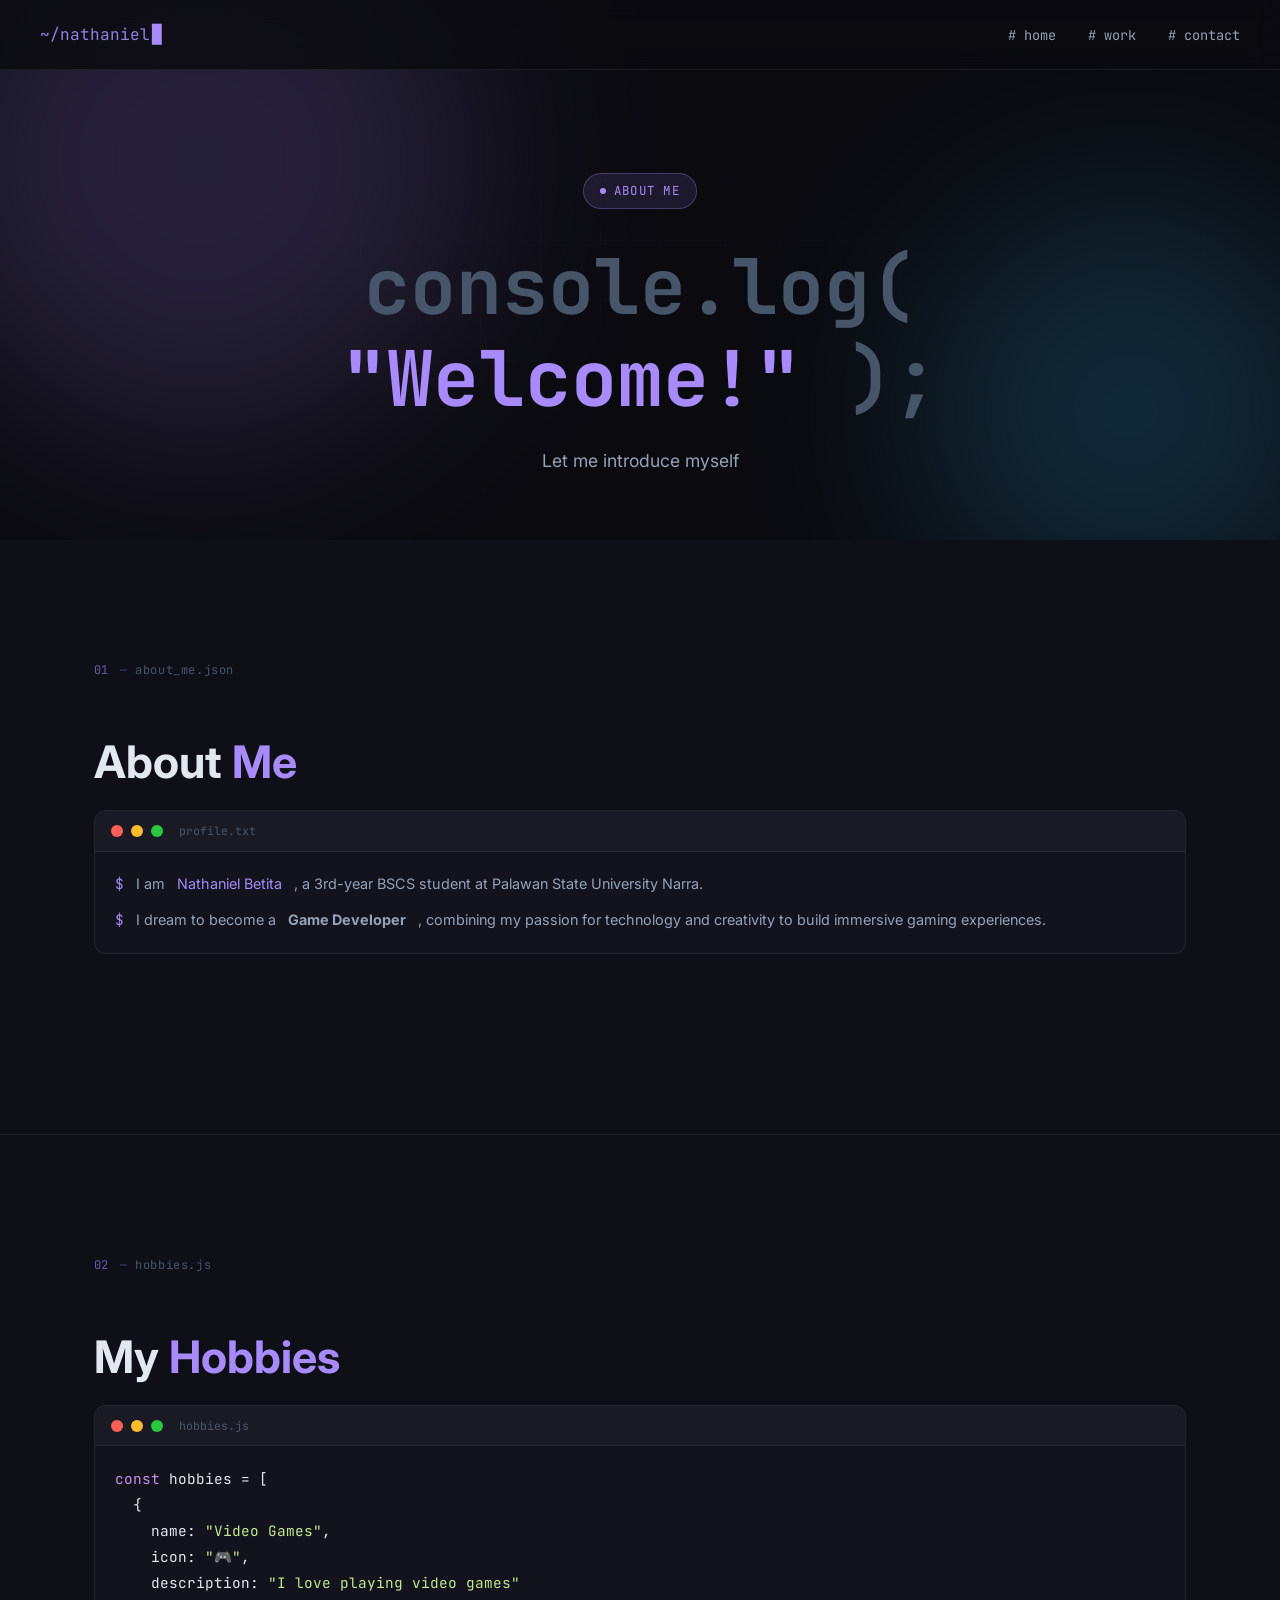
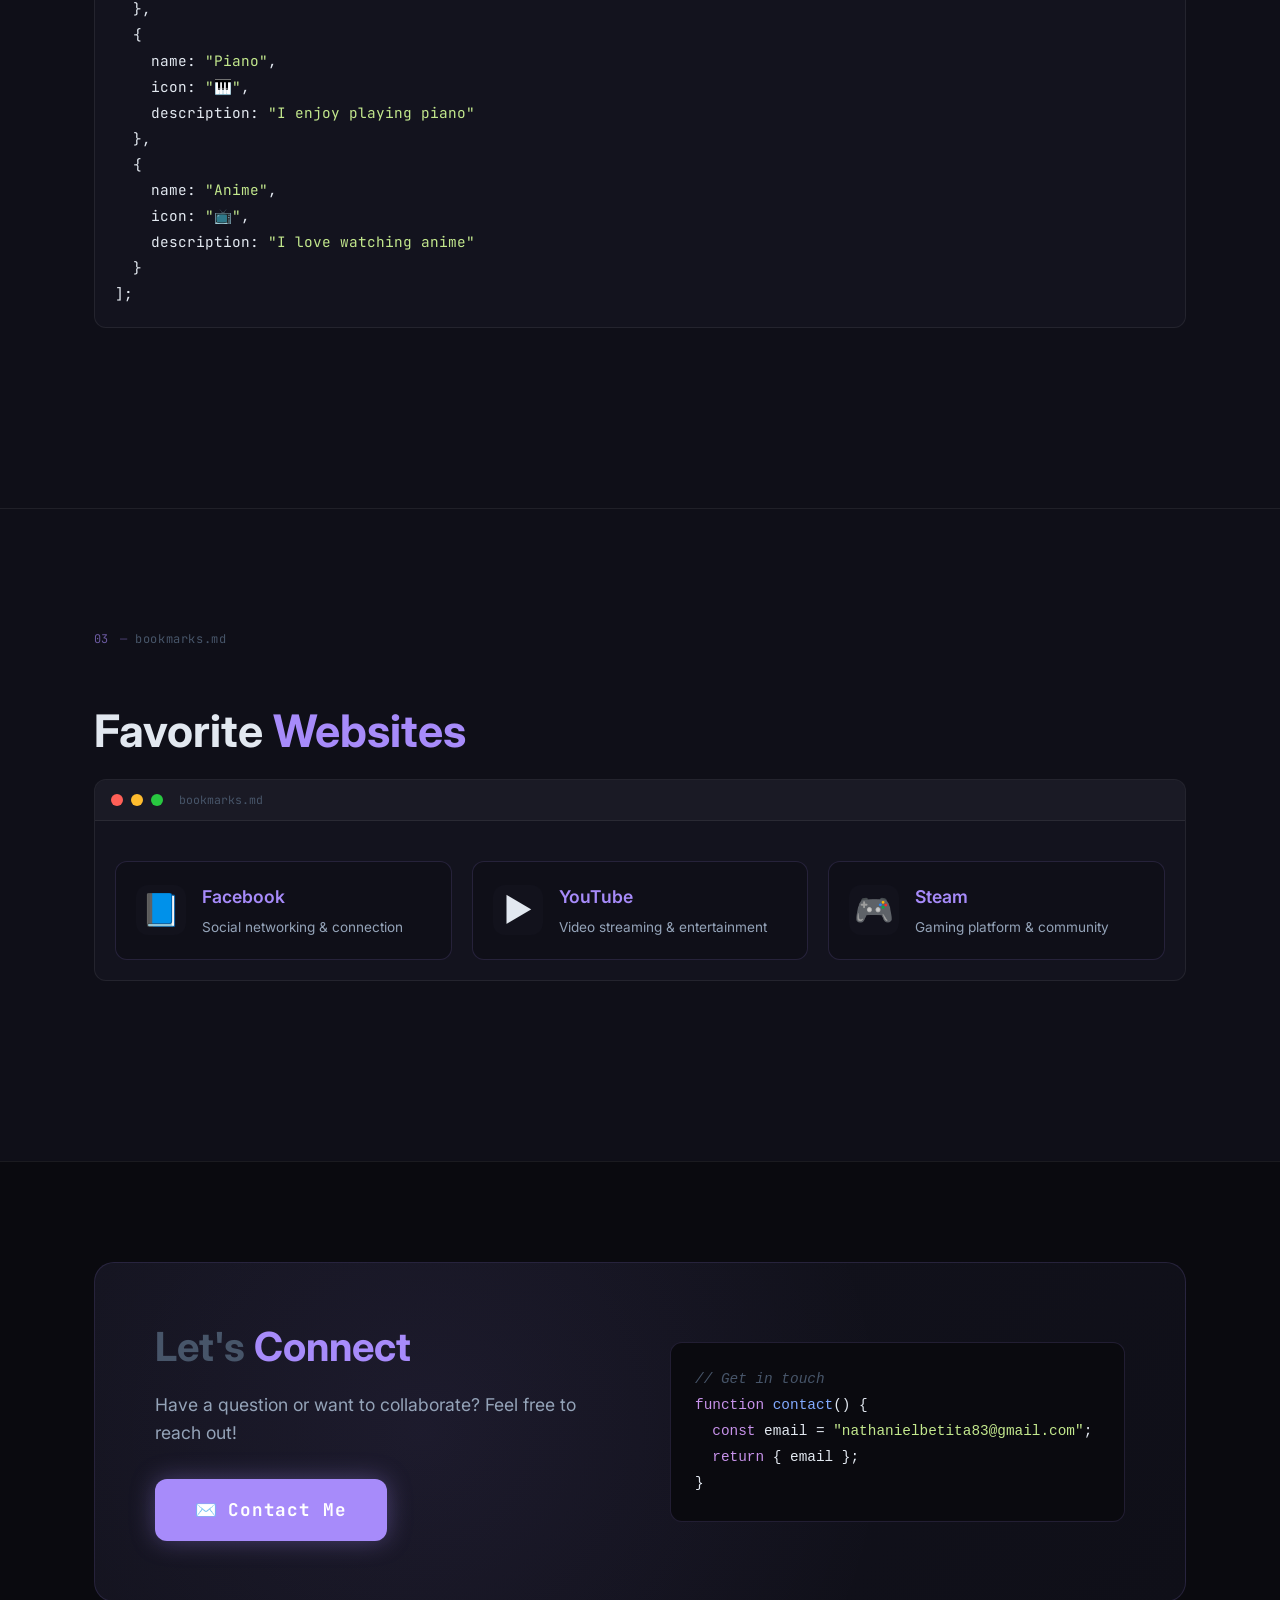
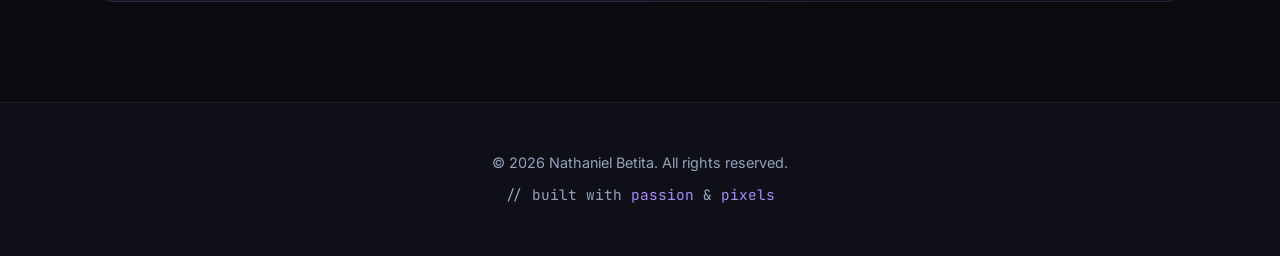
==== about.html @ 4211e56c "Update navigation links to point to the about page and add about.html with structured content and st" ====
<!DOCTYPE html>
<html lang="en">
<head>
  <meta charset="UTF-8" />
  <meta name="viewport" content="width=device-width, initial-scale=1.0" />
  <title>About Me &mdash; Nathaniel</title>
  <link rel="stylesheet" href="styles.css" />
  <link rel="preconnect" href="https://fonts.googleapis.com" />
  <link rel="preconnect" href="https://fonts.gstatic.com" crossorigin />
  <link href="https://fonts.googleapis.com/css2?family=JetBrains+Mono:wght@400;700&family=Inter:wght@300;400;600;700&display=swap" rel="stylesheet" />
</head>
<body>

  <!-- ═══ NAV ═══ -->
  <nav class="navbar" id="navbar">
    <div class="nav-brand">
      <span class="nav-prompt">~/nathaniel</span>
      <span class="nav-cursor blink">█</span>
    </div>
    <ul class="nav-links">
      <li><a href="index.html" class="nav-link"># home</a></li>
      <li><a href="index.html#activity-1" class="nav-link"># work</a></li>
      <li><a href="index.html#contact" class="nav-link"># contact</a></li>
    </ul>
    <button class="hamburger" id="hamburger" aria-label="Toggle menu">
      <span></span><span></span><span></span>
    </button>
  </nav>

  <!-- ═══ HERO / HEADER ═══ -->
  <header class="hero about-hero">
    <div class="hero-bg">
      <div class="grid-lines"></div>
      <div class="orb orb-1"></div>
      <div class="orb orb-2"></div>
    </div>
    <div class="hero-content">
      <div class="hero-tag">
        <span class="tag-dot"></span>
        <span>About Me</span>
      </div>
      <h1 class="hero-title">
        <span class="line-dim">console.log(</span>
        <br />
        <span class="line-accent">"Welcome!"</span>
        <span class="line-dim">);</span>
      </h1>
      <p class="hero-subtitle">
        Let me introduce myself
      </p>
    </div>
  </header>

  <!-- ═══ ABOUT ME ═══ -->
  <section class="section about-section" id="about-me">
    <div class="container">
      <div class="section-label">
        <span class="label-index">01</span>
        <span class="label-text">about_me.json</span>
      </div>

      <div class="about-content-block">
        <h2 class="section-title">
          About <span class="accent">Me</span>
        </h2>
        <div class="terminal-block">
          <div class="terminal-header">
            <span class="t-dot red"></span>
            <span class="t-dot yellow"></span>
            <span class="t-dot green"></span>
            <span class="t-file">profile.txt</span>
          </div>
          <div class="terminal-body">
            <p class="t-line">
              <span class="t-prompt">$</span>
              I am <span class="accent">Nathaniel Betita</span>, a 3rd-year BSCS student at Palawan State University Narra.
            </p>
            <p class="t-line">
              <span class="t-prompt">$</span>
              I dream to become a <strong>Game Developer</strong>, combining my passion for technology and creativity to build immersive gaming experiences.
            </p>
          </div>
        </div>
      </div>
    </div>
  </section>

  <!-- ═══ HOBBIES ═══ -->
  <section class="section about-section" id="hobbies">
    <div class="container">
      <div class="section-label">
        <span class="label-index">02</span>
        <span class="label-text">hobbies.js</span>
      </div>

      <div class="about-content-block">
        <h2 class="section-title">
          My <span class="accent">Hobbies</span>
        </h2>
        <div class="terminal-block">
          <div class="terminal-header">
            <span class="t-dot red"></span>
            <span class="t-dot yellow"></span>
            <span class="t-dot green"></span>
            <span class="t-file">hobbies.js</span>
          </div>
          <div class="terminal-body">
            <pre class="code-block"><span class="code-keyword">const</span> hobbies = [
  {
    name: <span class="code-string">"Video Games"</span>,
    icon: <span class="code-string">"🎮"</span>,
    description: <span class="code-string">"I love playing video games"</span>
  },
  {
    name: <span class="code-string">"Piano"</span>,
    icon: <span class="code-string">"🎹"</span>,
    description: <span class="code-string">"I enjoy playing piano"</span>
  },
  {
    name: <span class="code-string">"Anime"</span>,
    icon: <span class="code-string">"📺"</span>,
    description: <span class="code-string">"I love watching anime"</span>
  }
];</pre>
          </div>
        </div>
      </div>
    </div>
  </section>

  <!-- ═══ FAVORITE WEBSITES ═══ -->
  <section class="section about-section" id="fave-websites">
    <div class="container">
      <div class="section-label">
        <span class="label-index">03</span>
        <span class="label-text">bookmarks.md</span>
      </div>

      <div class="about-content-block">
        <h2 class="section-title">
          Favorite <span class="accent">Websites</span>
        </h2>
        <div class="terminal-block">
          <div class="terminal-header">
            <span class="t-dot red"></span>
            <span class="t-dot yellow"></span>
            <span class="t-dot green"></span>
            <span class="t-file">bookmarks.md</span>
          </div>
          <div class="terminal-body">
            <div class="website-links">
              <a href="https://facebook.com" target="_blank" class="website-card">
                <div class="website-icon">📘</div>
                <div class="website-info">
                  <h3>Facebook</h3>
                  <p>Social networking & connection</p>
                </div>
              </a>
              <a href="https://youtube.com" target="_blank" class="website-card">
                <div class="website-icon">▶️</div>
                <div class="website-info">
                  <h3>YouTube</h3>
                  <p>Video streaming & entertainment</p>
                </div>
              </a>
              <a href="https://store.steampowered.com" target="_blank" class="website-card">
                <div class="website-icon">🎮</div>
                <div class="website-info">
                  <h3>Steam</h3>
                  <p>Gaming platform & community</p>
                </div>
              </a>
            </div>
          </div>
        </div>
      </div>
    </div>
  </section>

  <!-- ═══ CONTACT CTA ═══ -->
  <section class="section cta-section" id="contact-cta">
    <div class="container">
      <div class="cta-block">
        <div class="cta-content">
          <h2 class="cta-title">
            <span class="line-dim">Let's</span> <span class="accent">Connect</span>
          </h2>
          <p class="cta-text">
            Have a question or want to collaborate? Feel free to reach out!
          </p>
          <a href="mailto:nathanielbetita83@gmail.com" class="btn btn-primary btn-lg">
            <span>✉️</span> Contact Me
          </a>
        </div>
        <div class="cta-decoration">
          <div class="code-snippet">
            <pre><span class="code-comment">// Get in touch</span>
<span class="code-keyword">function</span> <span class="code-function">contact</span>() {
  <span class="code-keyword">const</span> email = <span class="code-string">"nathanielbetita83@gmail.com"</span>;
  <span class="code-keyword">return</span> { email };
}</pre>
          </div>
        </div>
      </div>
    </div>
  </section>

  <!-- ═══ FOOTER ═══ -->
  <footer class="footer">
    <div class="container">
      <div class="footer-content">
        <p>&copy; 2026 Nathaniel Betita. All rights reserved.</p>
        <p class="footer-code">
          <span class="code-dim">// built with</span> 
          <span class="accent">passion</span> 
          <span class="code-dim">&amp;</span> 
          <span class="accent">pixels</span>
        </p>
      </div>
    </div>
  </footer>

  <script src="script.js"></script>
</body>
</html>
---- styles.css ----
/* ═══════════════════════════════════════════════════════
   NATHANIEL PHOTOSHOP PORTFOLIO — styles.css
   Design: dark developer aesthetic + creative artistry
   ═══════════════════════════════════════════════════════ */

/* ── 1. CSS Custom Properties ── */
:root {
  --bg:         #0a0a0f;
  --bg-2:       #0f0f18;
  --bg-card:    #13131e;
  --bg-glass:   rgba(19, 19, 30, 0.75);

  --accent:     #a78bfa;       /* violet */
  --accent-2:   #38bdf8;       /* sky blue */
  --accent-3:   #f472b6;       /* pink */
  --accent-glow:rgba(167,139,250,0.25);

  --text:       #e2e8f0;
  --text-muted: #94a3b8;
  --text-dim:   #475569;

  --border:     rgba(167,139,250,0.15);
  --border-2:   rgba(255,255,255,0.07);

  --radius:     12px;
  --radius-lg:  20px;

  --font-mono:  'JetBrains Mono', 'Fira Code', monospace;
  --font-sans:  'Inter', system-ui, sans-serif;

  --nav-h:      70px;
  --section-gap:120px;
}

/* ── 2. Reset & Base ── */
*, *::before, *::after { box-sizing: border-box; margin: 0; padding: 0; }

html { scroll-behavior: smooth; }

body {
  font-family: var(--font-sans);
  background: var(--bg);
  color: var(--text);
  line-height: 1.7;
  overflow-x: hidden;
}

a { color: inherit; text-decoration: none; }
ul { list-style: none; }
img { display: block; max-width: 100%; }
button { cursor: pointer; font-family: inherit; }

::selection { background: var(--accent); color: #fff; }

/* ── 3. Scrollbar ── */
::-webkit-scrollbar { width: 6px; }
::-webkit-scrollbar-track { background: var(--bg); }
::-webkit-scrollbar-thumb { background: var(--accent); border-radius: 99px; }

/* ── 4. Utility ── */
.container {
  max-width: 1140px;
  margin: 0 auto;
  padding: 0 24px;
}

.accent { color: var(--accent); }

/* ── 5. Nav ── */
.navbar {
  position: fixed;
  top: 0; left: 0; right: 0;
  z-index: 100;
  height: var(--nav-h);
  display: flex;
  align-items: center;
  justify-content: space-between;
  padding: 0 40px;
  background: rgba(10,10,15,0.8);
  backdrop-filter: blur(12px);
  -webkit-backdrop-filter: blur(12px);
  border-bottom: 1px solid var(--border-2);
  transition: box-shadow 0.3s;
}
.navbar.scrolled { box-shadow: 0 4px 40px rgba(0,0,0,0.5); }

.nav-brand {
  font-family: var(--font-mono);
  font-size: 1rem;
  color: var(--accent);
  display: flex;
  align-items: center;
  gap: 2px;
}
.nav-prompt { opacity: 0.9; }

.nav-links {
  display: flex;
  gap: 32px;
}
.nav-link {
  font-family: var(--font-mono);
  font-size: 0.85rem;
  color: var(--text-muted);
  transition: color 0.2s;
  position: relative;
}
.nav-link::after {
  content: '';
  position: absolute;
  bottom: -4px; left: 0;
  width: 0; height: 1px;
  background: var(--accent);
  transition: width 0.3s;
}
.nav-link:hover { color: var(--accent); }
.nav-link:hover::after { width: 100%; }

.hamburger {
  display: none;
  flex-direction: column;
  gap: 5px;
  background: none;
  border: none;
  padding: 4px;
}
.hamburger span {
  display: block;
  width: 24px; height: 2px;
  background: var(--text-muted);
  border-radius: 2px;
  transition: transform 0.3s, opacity 0.3s;
}

/* ── 6. Blink cursor ── */
.blink { animation: blink 1.1s step-end infinite; }
@keyframes blink { 50% { opacity: 0; } }

/* ── 7. Buttons ── */
.btn {
  display: inline-flex;
  align-items: center;
  gap: 8px;
  padding: 12px 28px;
  border-radius: var(--radius);
  font-family: var(--font-mono);
  font-size: 0.85rem;
  font-weight: 700;
  letter-spacing: 0.05em;
  transition: all 0.25s;
  cursor: pointer;
  border: none;
}
.btn-primary {
  background: var(--accent);
  color: #fff;
  box-shadow: 0 0 24px rgba(167,139,250,0.35);
}
.btn-primary:hover {
  background: #c4b5fd;
  box-shadow: 0 0 36px rgba(167,139,250,0.55);
  transform: translateY(-2px);
}
.btn-ghost {
  background: transparent;
  color: var(--text-muted);
  border: 1px solid var(--border);
}
.btn-ghost:hover {
  color: var(--accent);
  border-color: var(--accent);
  background: var(--accent-glow);
  transform: translateY(-2px);
}

/* ── 8. Hero ── */
.hero {
  position: relative;
  min-height: 100vh;
  display: flex;
  align-items: center;
  justify-content: center;
  overflow: hidden;
  padding-top: var(--nav-h);
}

.hero-bg {
  position: absolute;
  inset: 0;
  pointer-events: none;
}

.grid-lines {
  position: absolute;
  inset: 0;
  background-image:
    linear-gradient(rgba(167,139,250,0.04) 1px, transparent 1px),
    linear-gradient(90deg, rgba(167,139,250,0.04) 1px, transparent 1px);
  background-size: 60px 60px;
  mask-image: radial-gradient(ellipse at center, rgba(0,0,0,0.6) 0%, transparent 70%);
}

.orb {
  position: absolute;
  border-radius: 50%;
  filter: blur(100px);
  opacity: 0.18;
}
.orb-1 {
  width: 560px; height: 560px;
  background: var(--accent);
  top: -120px; left: -80px;
  animation: drift 12s ease-in-out infinite alternate;
}
.orb-2 {
  width: 420px; height: 420px;
  background: var(--accent-2);
  bottom: -80px; right: -60px;
  animation: drift 16s ease-in-out infinite alternate-reverse;
}
@keyframes drift {
  from { transform: translate(0, 0) scale(1); }
  to   { transform: translate(40px, 20px) scale(1.05); }
}

.hero-content {
  position: relative;
  z-index: 1;
  text-align: center;
  padding: 20px;
}

.hero-tag {
  display: inline-flex;
  align-items: center;
  gap: 8px;
  font-family: var(--font-mono);
  font-size: 0.78rem;
  color: var(--accent);
  background: rgba(167,139,250,0.12);
  border: 1px solid rgba(167,139,250,0.3);
  border-radius: 99px;
  padding: 6px 16px;
  margin-bottom: 32px;
  text-transform: uppercase;
  letter-spacing: 0.1em;
}
.tag-dot {
  width: 6px; height: 6px;
  border-radius: 50%;
  background: var(--accent);
  animation: pulse 1.8s ease-in-out infinite;
}
@keyframes pulse {
  0%, 100% { opacity: 1; transform: scale(1); }
  50% { opacity: 0.5; transform: scale(1.4); }
}

.hero-title {
  font-family: var(--font-mono);
  font-size: clamp(2.2rem, 6vw, 5rem);
  font-weight: 700;
  line-height: 1.2;
  margin-bottom: 20px;
}
.line-dim  { color: var(--text-dim); }
.line-accent { color: var(--accent); }

.hero-subtitle {
  font-size: 1.1rem;
  color: var(--text-muted);
  margin-bottom: 40px;
  line-height: 1.8;
}
.subtitle-code {
  font-family: var(--font-mono);
  font-size: 0.85rem;
  color: var(--text-dim);
}

.hero-actions {
  display: flex;
  gap: 16px;
  justify-content: center;
  flex-wrap: wrap;
}

.hero-scroll-hint {
  position: absolute;
  bottom: 36px; left: 50%;
  transform: translateX(-50%);
  display: flex;
  flex-direction: column;
  align-items: center;
  gap: 8px;
  font-family: var(--font-mono);
  font-size: 0.7rem;
  color: var(--text-dim);
  letter-spacing: 0.1em;
  text-transform: uppercase;
  z-index: 1;
}
.scroll-line {
  width: 1px; height: 40px;
  background: linear-gradient(to bottom, var(--text-dim), transparent);
  animation: grow 2s ease-in-out infinite;
}
@keyframes grow {
  0% { transform: scaleY(0); transform-origin: top; }
  50% { transform: scaleY(1); transform-origin: top; }
  51% { transform: scaleY(1); transform-origin: bottom; }
  100% { transform: scaleY(0); transform-origin: bottom; }
}

/* ── 9. Section Shared ── */
.section {
  padding: var(--section-gap) 0;
  position: relative;
}
.section + .section { border-top: 1px solid var(--border-2); }

.section-label {
  display: flex;
  align-items: center;
  gap: 12px;
  margin-bottom: 56px;
}
.label-index {
  font-family: var(--font-mono);
  font-size: 0.75rem;
  color: var(--accent);
  opacity: 0.6;
}
.label-text {
  font-family: var(--font-mono);
  font-size: 0.75rem;
  color: var(--text-dim);
  letter-spacing: 0.05em;
}
.label-text::before { content: '— '; color: var(--accent); opacity: 0.4; }

.section-title {
  font-size: clamp(1.8rem, 4vw, 2.8rem);
  font-weight: 700;
  line-height: 1.2;
  margin-bottom: 20px;
}

/* ── 10. About Section ── */
.about-section { background: var(--bg-2); }

.about-grid {
  display: grid;
  grid-template-columns: 280px 1fr;
  gap: 64px;
  align-items: start;
}

.about-photo-frame {
  position: relative;
}
.about-photo-placeholder {
  aspect-ratio: 3/4;
  background: var(--bg-card);
  border: 2px dashed var(--border);
  border-radius: var(--radius-lg);
  display: flex;
  flex-direction: column;
  align-items: center;
  justify-content: center;
  gap: 12px;
  color: var(--text-dim);
  font-family: var(--font-mono);
  font-size: 0.75rem;
  transition: border-color 0.3s, color 0.3s;
}
.about-photo-placeholder:hover {
  border-color: var(--accent);
  color: var(--accent);
}
.placeholder-icon {
  width: 48px; height: 48px;
  color: inherit;
}
.photo-frame-deco {
  position: absolute;
  top: 12px; left: 12px; right: -12px; bottom: -12px;
  border: 1px solid var(--accent);
  border-radius: var(--radius-lg);
  opacity: 0.2;
  pointer-events: none;
  z-index: -1;
}

/* Terminal block */
.terminal-block {
  background: var(--bg-card);
  border: 1px solid var(--border-2);
  border-radius: var(--radius);
  overflow: hidden;
  margin-bottom: 28px;
}
.terminal-header {
  display: flex;
  align-items: center;
  gap: 8px;
  padding: 10px 16px;
  background: rgba(255,255,255,0.03);
  border-bottom: 1px solid var(--border-2);
}
.t-dot {
  width: 12px; height: 12px;
  border-radius: 50%;
}
.t-dot.red    { background: #ff5f57; }
.t-dot.yellow { background: #febc2e; }
.t-dot.green  { background: #28c840; }
.t-file {
  font-family: var(--font-mono);
  font-size: 0.72rem;
  color: var(--text-dim);
  margin-left: 8px;
}
.terminal-body { padding: 20px; }
.t-line {
  font-size: 0.9rem;
  color: var(--text-muted);
  margin-bottom: 12px;
  display: flex;
  gap: 12px;
}
.t-line:last-child { margin-bottom: 0; }
.t-prompt {
  color: var(--accent);
  font-family: var(--font-mono);
  flex-shrink: 0;
}

.about-skills {
  display: flex;
  flex-wrap: wrap;
  gap: 10px;
}
.skill-tag {
  font-family: var(--font-mono);
  font-size: 0.75rem;
  color: var(--accent);
  background: rgba(167,139,250,0.1);
  border: 1px solid rgba(167,139,250,0.25);
  border-radius: 6px;
  padding: 5px 12px;
  transition: background 0.2s, border-color 0.2s;
}
.skill-tag:hover {
  background: rgba(167,139,250,0.2);
  border-color: var(--accent);
}

/* ── 11. Activity Sections ── */
.activity-section { background: var(--bg); }
.activity-section.alt-layout { background: var(--bg-2); }

.activity-grid {
  display: grid;
  grid-template-columns: 1fr 1fr;
  gap: 64px;
  align-items: center;
}
.activity-grid.reversed { direction: rtl; }
.activity-grid.reversed > * { direction: ltr; }

.activity-desc {
  color: var(--text-muted);
  font-size: 1rem;
  margin-bottom: 24px;
  line-height: 1.8;
}

.activity-meta {
  font-family: var(--font-mono);
  font-size: 0.8rem;
  color: var(--text-dim);
  display: flex;
  flex-direction: column;
  gap: 6px;
}
.meta-key {
  color: var(--accent);
  margin-right: 4px;
}

/* ── 12. Image Upload Card ── */
.image-upload-card {
  background: var(--bg-card);
  border: 2px dashed var(--border);
  border-radius: var(--radius-lg);
  overflow: hidden;
  aspect-ratio: 4/3;
  position: relative;
  transition: border-color 0.3s, box-shadow 0.3s;
  cursor: pointer;
}
.image-upload-card:hover,
.image-upload-card.drag-over {
  border-color: var(--accent);
  box-shadow: 0 0 40px var(--accent-glow);
}
.image-upload-card.has-image { border-style: solid; border-color: var(--border); }

.upload-inner {
  position: absolute;
  inset: 0;
  display: flex;
  flex-direction: column;
  align-items: center;
  justify-content: center;
  gap: 10px;
  padding: 24px;
  text-align: center;
}

.upload-icon-wrap {
  width: 56px; height: 56px;
  color: var(--text-dim);
  margin-bottom: 4px;
  transition: color 0.3s, transform 0.3s;
}
.image-upload-card:hover .upload-icon-wrap {
  color: var(--accent);
  transform: translateY(-4px);
}

.upload-label {
  font-family: var(--font-mono);
  font-size: 0.85rem;
  color: var(--text-muted);
}
.upload-hint {
  font-family: var(--font-mono);
  font-size: 0.72rem;
  color: var(--text-dim);
}

.upload-btn {
  display: inline-block;
  margin-top: 8px;
  padding: 8px 20px;
  background: rgba(167,139,250,0.12);
  border: 1px solid rgba(167,139,250,0.3);
  border-radius: 8px;
  font-family: var(--font-mono);
  font-size: 0.78rem;
  color: var(--accent);
  cursor: pointer;
  transition: background 0.2s, border-color 0.2s;
}
.upload-btn:hover {
  background: rgba(167,139,250,0.22);
  border-color: var(--accent);
}
.file-input { display: none; }

/* Preview state */
.upload-preview {
  position: absolute;
  inset: 0;
}
.preview-img {
  width: 100%; height: 100%;
  object-fit: cover;
  display: block;
}
.remove-img {
  position: absolute;
  top: 10px; right: 10px;
  width: 30px; height: 30px;
  border-radius: 50%;
  background: rgba(0,0,0,0.6);
  border: none;
  color: #fff;
  font-size: 0.85rem;
  display: flex;
  align-items: center;
  justify-content: center;
  opacity: 0;
  transition: opacity 0.2s;
}
.upload-preview:hover .remove-img { opacity: 1; }

/* ── 13a. Multi-upload Grid ── */
.multi-upload-grid {
  display: grid;
  gap: 16px;
}
.multi-upload-grid.two-col {
  grid-template-columns: 1fr 1fr;
}
.multi-upload-grid.three-col {
  grid-template-columns: 1fr 1fr 1fr;
}

.upload-slot {
  display: flex;
  flex-direction: column;
  gap: 8px;
}
.upload-slot-label {
  font-family: var(--font-mono);
  font-size: 0.72rem;
  color: var(--accent);
  text-align: center;
  letter-spacing: 0.06em;
  text-transform: uppercase;
  background: rgba(167,139,250,0.1);
  border: 1px solid rgba(167,139,250,0.2);
  border-radius: 6px;
  padding: 4px 8px;
}

.upload-slot .image-upload-card {
  aspect-ratio: 1 / 1;
  flex: 1;
}

/* ── 13b. Static Activity Image Cards ── */
.activity-img-card {
  background: var(--bg-card);
  border: 2px solid var(--border);
  border-radius: var(--radius-lg);
  overflow: hidden;
  aspect-ratio: 4/3;
  position: relative;
  cursor: pointer;
  transition: transform 0.3s ease, border-color 0.3s ease;
}

.activity-img-card:hover {
  transform: scale(1.03);
  border-color: var(--accent);
}

.activity-img-card::after {
  content: '🔍 Click to expand';
  position: absolute;
  bottom: 0;
  left: 0;
  right: 0;
  background: rgba(0, 0, 0, 0.8);
  color: var(--accent);
  padding: 10px;
  text-align: center;
  font-size: 0.8rem;
  font-family: var(--font-mono);
  opacity: 0;
  transition: opacity 0.3s ease;
  backdrop-filter: blur(8px);
}

.activity-img-card:hover::after {
  opacity: 1;
}

.activity-img {
  width: 100%; height: 100%;
  object-fit: cover;
  display: block;
}
.upload-slot .activity-img-card {
  aspect-ratio: 1 / 1;
  flex: 1;
}

/* ── 13c. Reporter Notice ── */
.reporter-notice {
  background: var(--bg-card);
  border: 2px dashed var(--border);
  border-radius: var(--radius-lg);
  display: flex;
  flex-direction: column;
  align-items: center;
  justify-content: center;
  gap: 12px;
  padding: 48px 32px;
  text-align: center;
  aspect-ratio: 4/3;
}
.reporter-icon {
  width: 56px;
  height: 56px;
  color: var(--accent);
  opacity: 0.7;
}
.reporter-title {
  font-family: var(--font-mono);
  font-size: 0.9rem;
  color: var(--accent);
  font-weight: 700;
}
.reporter-text {
  font-size: 0.85rem;
  color: var(--text-muted);
  line-height: 1.6;
  max-width: 280px;
}

/* ── 13. Contact Section ── */
.contact-section { background: var(--bg-2); }

.contact-inner {
  max-width: 600px;
}
.contact-sub {
  color: var(--text-muted);
  font-size: 1rem;
  margin-bottom: 32px;
}

.contact-code-block {
  background: var(--bg-card);
  border: 1px solid var(--border-2);
  border-radius: var(--radius);
  padding: 28px;
  margin-bottom: 32px;
  font-family: var(--font-mono);
  font-size: 0.88rem;
  line-height: 2;
  overflow-x: auto;
}
.json-key  { color: var(--accent-2); }
.json-val  { color: var(--accent-3); }

/* ── 14. Footer ── */
.footer {
  background: var(--bg);
  border-top: 1px solid var(--border-2);
  padding: 28px 0;
}
.footer-inner {
  display: flex;
  align-items: center;
  justify-content: space-between;
  flex-wrap: wrap;
  gap: 12px;
}
.footer-brand {
  font-family: var(--font-mono);
  font-size: 0.9rem;
  color: var(--accent);
}
.footer-copy {
  font-size: 0.8rem;
  color: var(--text-dim);
}
.footer-tech {
  font-family: var(--font-mono);
  font-size: 0.75rem;
  color: var(--text-dim);
}

/* ── 15. Scroll-reveal animations ── */
.reveal {
  opacity: 0;
  transform: translateY(28px);
  transition: opacity 0.7s ease, transform 0.7s ease;
}
.reveal.visible {
  opacity: 1;
  transform: none;
}

/* ── 16. Responsive ── */
@media (max-width: 900px) {
  .about-grid {
    grid-template-columns: 1fr;
  }
  .about-photo-frame {
    max-width: 240px;
    margin: 0 auto;
  }
  .activity-grid,
  .activity-grid.reversed {
    grid-template-columns: 1fr;
    direction: ltr;
  }
  .activity-grid .activity-info,
  .activity-grid.reversed .activity-info {
    order: 0;
  }
  .activity-grid .activity-media,
  .activity-grid.reversed .activity-media {
    order: 1;
  }
  .multi-upload-grid.three-col {
    grid-template-columns: 1fr 1fr;
  }
}

@media (max-width: 640px) {
  :root { --section-gap: 80px; }
  .navbar { padding: 0 20px; }
  .nav-links { display: none; }
  .nav-links.open {
    display: flex;
    flex-direction: column;
    position: fixed;
    top: var(--nav-h); left: 0; right: 0;
    background: var(--bg-card);
    border-bottom: 1px solid var(--border-2);
    padding: 24px 20px;
    gap: 16px;
    z-index: 99;
  }
  .hamburger { display: flex; }

  .hero-title { font-size: 1.8rem; }
  .footer-inner { flex-direction: column; text-align: center; }

  .multi-upload-grid.two-col,
  .multi-upload-grid.three-col {
    grid-template-columns: 1fr;
  }
}

/* ═══ PHOTO MODAL ═══ */
.about-photo-frame {
  position: relative;
  cursor: pointer;
  transition: transform 0.3s ease;
}

.about-photo-frame:hover {
  transform: scale(1.02);
}

.photo-click-hint {
  position: absolute;
  bottom: 12px;
  left: 50%;
  transform: translateX(-50%);
  background: rgba(0, 0, 0, 0.75);
  color: var(--accent);
  padding: 6px 14px;
  border-radius: 20px;
  font-size: 0.75rem;
  font-family: var(--font-mono);
  opacity: 0;
  transition: opacity 0.3s ease;
  pointer-events: none;
  backdrop-filter: blur(8px);
}

.about-photo-frame:hover .photo-click-hint {
  opacity: 1;
}

.photo-modal {
  position: fixed;
  top: 0;
  left: 0;
  width: 100%;
  height: 100%;
  z-index: 9999;
  display: none;
  align-items: center;
  justify-content: center;
  padding: 20px;
  overflow: hidden;
}

.photo-modal.active {
  display: flex;
}

.modal-backdrop {
  position: absolute;
  top: 0;
  left: 0;
  width: 100%;
  height: 100%;
  background: rgba(0, 0, 0, 0);
  backdrop-filter: blur(0px);
  transition: all 0.4s ease;
}

.photo-modal.active .modal-backdrop {
  background: rgba(0, 0, 0, 0.92);
  backdrop-filter: blur(12px);
}

.modal-content {
  position: relative;
  z-index: 1;
  max-width: 90vw;
  max-height: 90vh;
  display: flex;
  align-items: center;
  justify-content: center;
  opacity: 0;
  transform: scale(0.9);
  transition: all 0.4s cubic-bezier(0.34, 1.56, 0.64, 1);
}

.photo-modal.active .modal-content {
  opacity: 1;
  transform: scale(1);
}

.modal-img {
  max-width: 100%;
  max-height: 90vh;
  width: auto;
  height: auto;
  object-fit: contain;
  border-radius: var(--radius-lg);
  box-shadow: 0 25px 50px rgba(0, 0, 0, 0.5), 
              0 0 0 1px rgba(167, 139, 250, 0.2),
              0 0 40px rgba(167, 139, 250, 0.15);
}

.modal-close {
  position: absolute;
  top: 20px;
  right: 20px;
  z-index: 2;
  width: 48px;
  height: 48px;
  border: none;
  background: rgba(255, 255, 255, 0.1);
  backdrop-filter: blur(12px);
  border-radius: 50%;
  color: var(--text);
  cursor: pointer;
  display: flex;
  align-items: center;
  justify-content: center;
  transition: all 0.3s ease;
  opacity: 0;
  transform: scale(0.8);
}

.photo-modal.active .modal-close {
  opacity: 1;
  transform: scale(1);
  transition-delay: 0.2s;
}

.modal-close:hover {
  background: var(--accent);
  transform: scale(1.1) rotate(90deg);
}

.modal-close svg {
  width: 24px;
  height: 24px;
}

@media (max-width: 1024px) {
  .modal-content {
    max-width: 92vw;
    max-height: 88vh;
  }
  
  .modal-img {
    max-height: 88vh;
  }
}

@media (max-width: 640px) {
  .photo-click-hint {
    opacity: 1;
    font-size: 0.7rem;
    padding: 5px 12px;
  }
  
  .activity-img-card::after {
    opacity: 1;
    font-size: 0.7rem;
    padding: 8px;
  }
  
  .photo-modal {
    padding: 10px;
  }
  
  .modal-content {
    max-width: 95vw;
    max-height: 85vh;
  }
  
  .modal-img {
    max-height: 85vh;
  }
  
  .modal-close {
    width: 40px;
    height: 40px;
    top: 10px;
    right: 10px;
  }
  
  .modal-close svg {
    width: 20px;
    height: 20px;
  }
}

/* ═══════════════════════════════════════════════════════
   ABOUT PAGE SPECIFIC STYLES
   ═══════════════════════════════════════════════════════ */

/* ── About Hero ── */
.about-hero {
  min-height: 60vh;
  padding-top: calc(var(--nav-h) + 80px);
}

/* ── About Content Block ── */
.about-content-block {
  margin-bottom: 60px;
}

/* ── Code Block Styling ── */
.code-block {
  margin: 0;
  padding: 0;
  font-family: var(--font-mono);
  font-size: 0.9rem;
  line-height: 1.8;
  color: var(--text);
}

.code-keyword {
  color: #c792ea;
}

.code-string {
  color: #c3e88d;
}

.code-function {
  color: #82aaff;
}

.code-comment {
  color: var(--text-dim);
  font-style: italic;
}

.code-dim {
  color: var(--text-muted);
}

/* ── Website Links Grid ── */
.website-links {
  display: grid;
  grid-template-columns: repeat(auto-fit, minmax(250px, 1fr));
  gap: 20px;
  margin-top: 20px;
}

.website-card {
  display: flex;
  align-items: center;
  gap: 16px;
  padding: 20px;
  background: var(--bg-2);
  border: 1px solid var(--border);
  border-radius: var(--radius);
  transition: all 0.3s ease;
  cursor: pointer;
}

.website-card:hover {
  background: var(--bg-card);
  border-color: var(--accent);
  transform: translateY(-3px);
  box-shadow: 0 8px 30px var(--accent-glow);
}

.website-icon {
  font-size: 2rem;
  width: 50px;
  height: 50px;
  display: flex;
  align-items: center;
  justify-content: center;
  background: var(--bg-glass);
  border-radius: var(--radius);
  flex-shrink: 0;
}

.website-info h3 {
  font-size: 1.1rem;
  font-weight: 600;
  margin-bottom: 4px;
  color: var(--accent);
}

.website-info p {
  font-size: 0.85rem;
  color: var(--text-muted);
  margin: 0;
}

/* ── CTA Section ── */
.cta-section {
  padding: 100px 0;
}

.cta-block {
  display: grid;
  grid-template-columns: 1fr 1fr;
  gap: 60px;
  align-items: center;
  background: linear-gradient(135deg, var(--bg-card) 0%, var(--bg-2) 100%);
  border: 1px solid var(--border);
  border-radius: var(--radius-lg);
  padding: 60px;
  position: relative;
  overflow: hidden;
}

.cta-block::before {
  content: '';
  position: absolute;
  top: 0;
  left: 0;
  right: 0;
  bottom: 0;
  background: radial-gradient(circle at 30% 50%, var(--accent-glow), transparent 60%);
  opacity: 0.3;
  pointer-events: none;
}

.cta-content {
  position: relative;
  z-index: 1;
}

.cta-title {
  font-size: 2.5rem;
  font-weight: 700;
  margin-bottom: 20px;
  line-height: 1.2;
}

.cta-text {
  font-size: 1.1rem;
  color: var(--text-muted);
  margin-bottom: 32px;
  line-height: 1.6;
}

.btn-lg {
  padding: 16px 40px;
  font-size: 1.1rem;
  display: inline-flex;
  align-items: center;
  gap: 10px;
}

.cta-decoration {
  position: relative;
  z-index: 1;
}

.code-snippet {
  background: var(--bg);
  border: 1px solid var(--border);
  border-radius: var(--radius);
  padding: 24px;
  font-family: var(--font-mono);
  font-size: 0.9rem;
}

.code-snippet pre {
  margin: 0;
  color: var(--text);
  line-height: 1.8;
}

/* ── Footer ── */
.footer {
  padding: 40px 0;
  border-top: 1px solid var(--border-2);
  background: var(--bg-2);
}

.footer-content {
  text-align: center;
}

.footer-content p {
  margin: 8px 0;
  color: var(--text-muted);
  font-size: 0.9rem;
}

.footer-code {
  font-family: var(--font-mono);
  font-size: 0.85rem;
}

/* ── Responsive: About Page ── */
@media (max-width: 768px) {
  .about-hero {
    min-height: 50vh;
    padding-top: calc(var(--nav-h) + 40px);
  }

  .website-links {
    grid-template-columns: 1fr;
  }

  .cta-block {
    grid-template-columns: 1fr;
    gap: 40px;
    padding: 40px 24px;
  }

  .cta-title {
    font-size: 2rem;
  }

  .cta-decoration {
    display: none;
  }
}
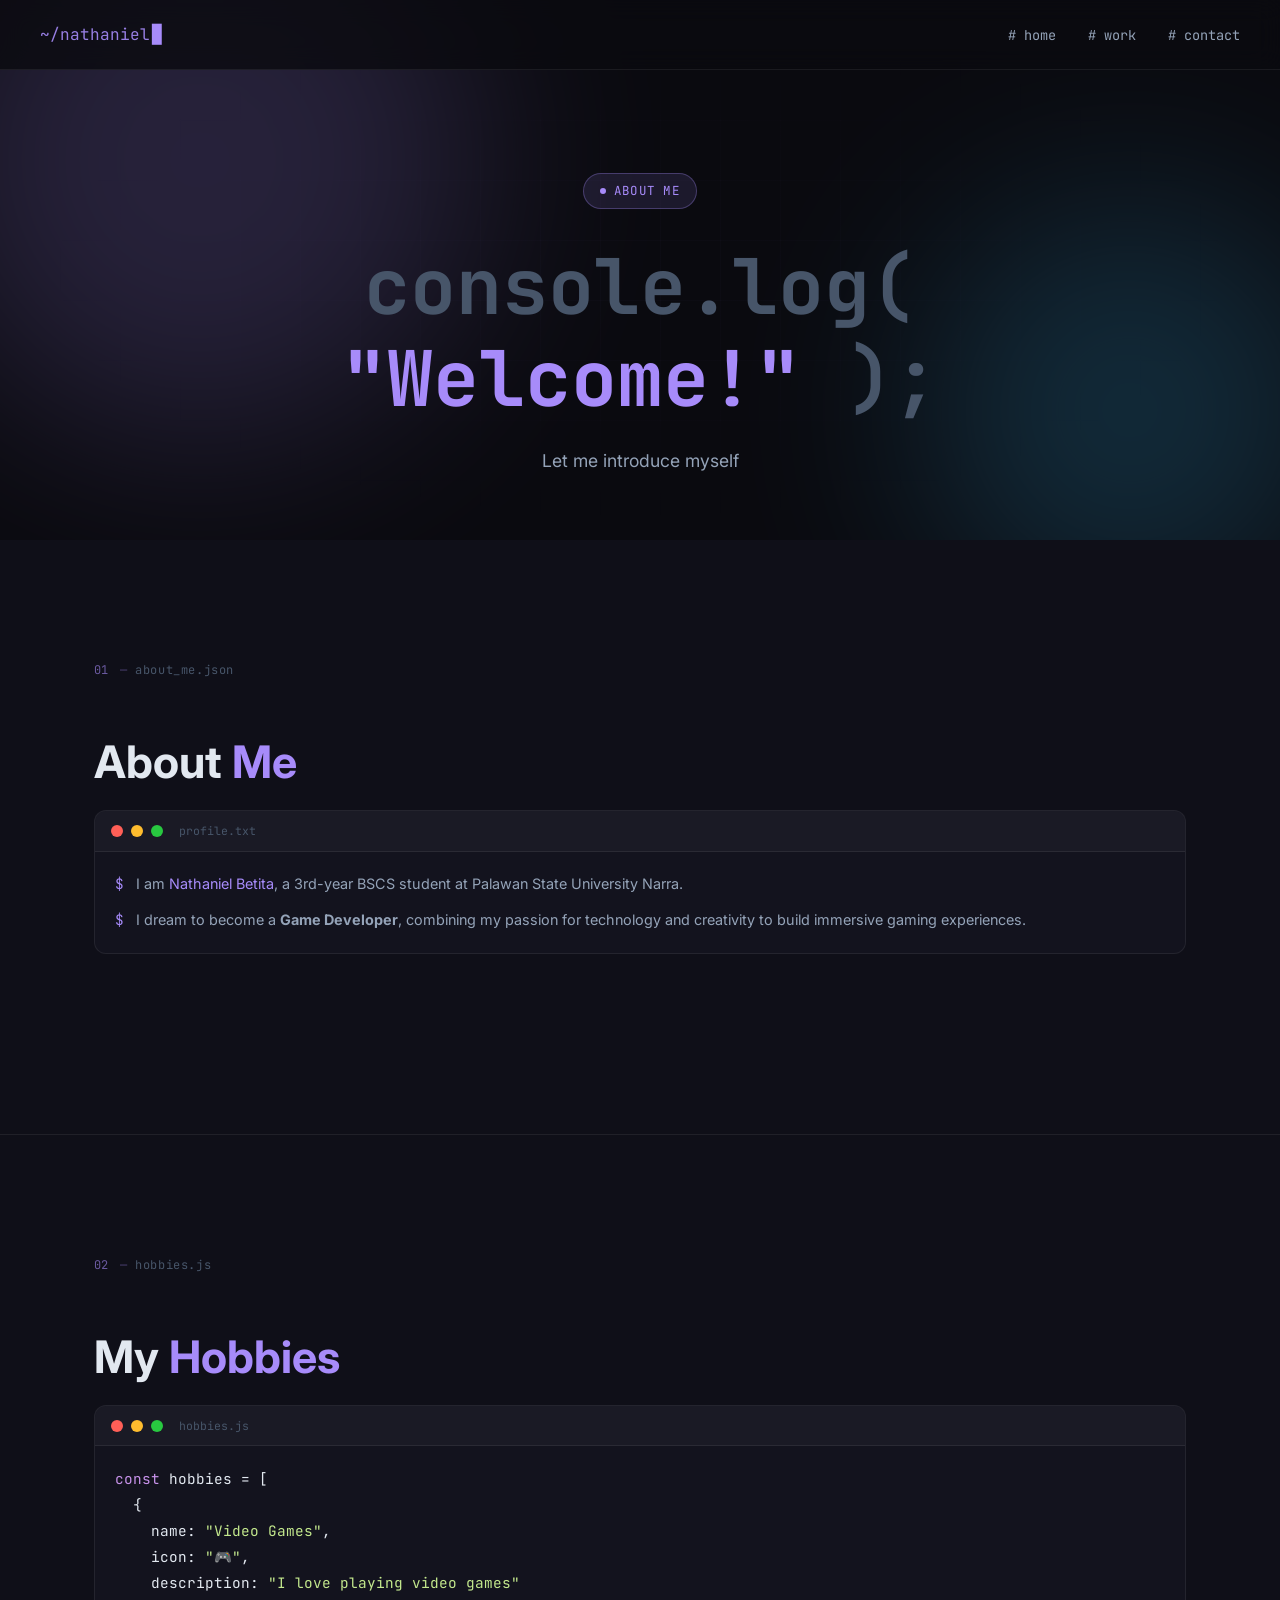
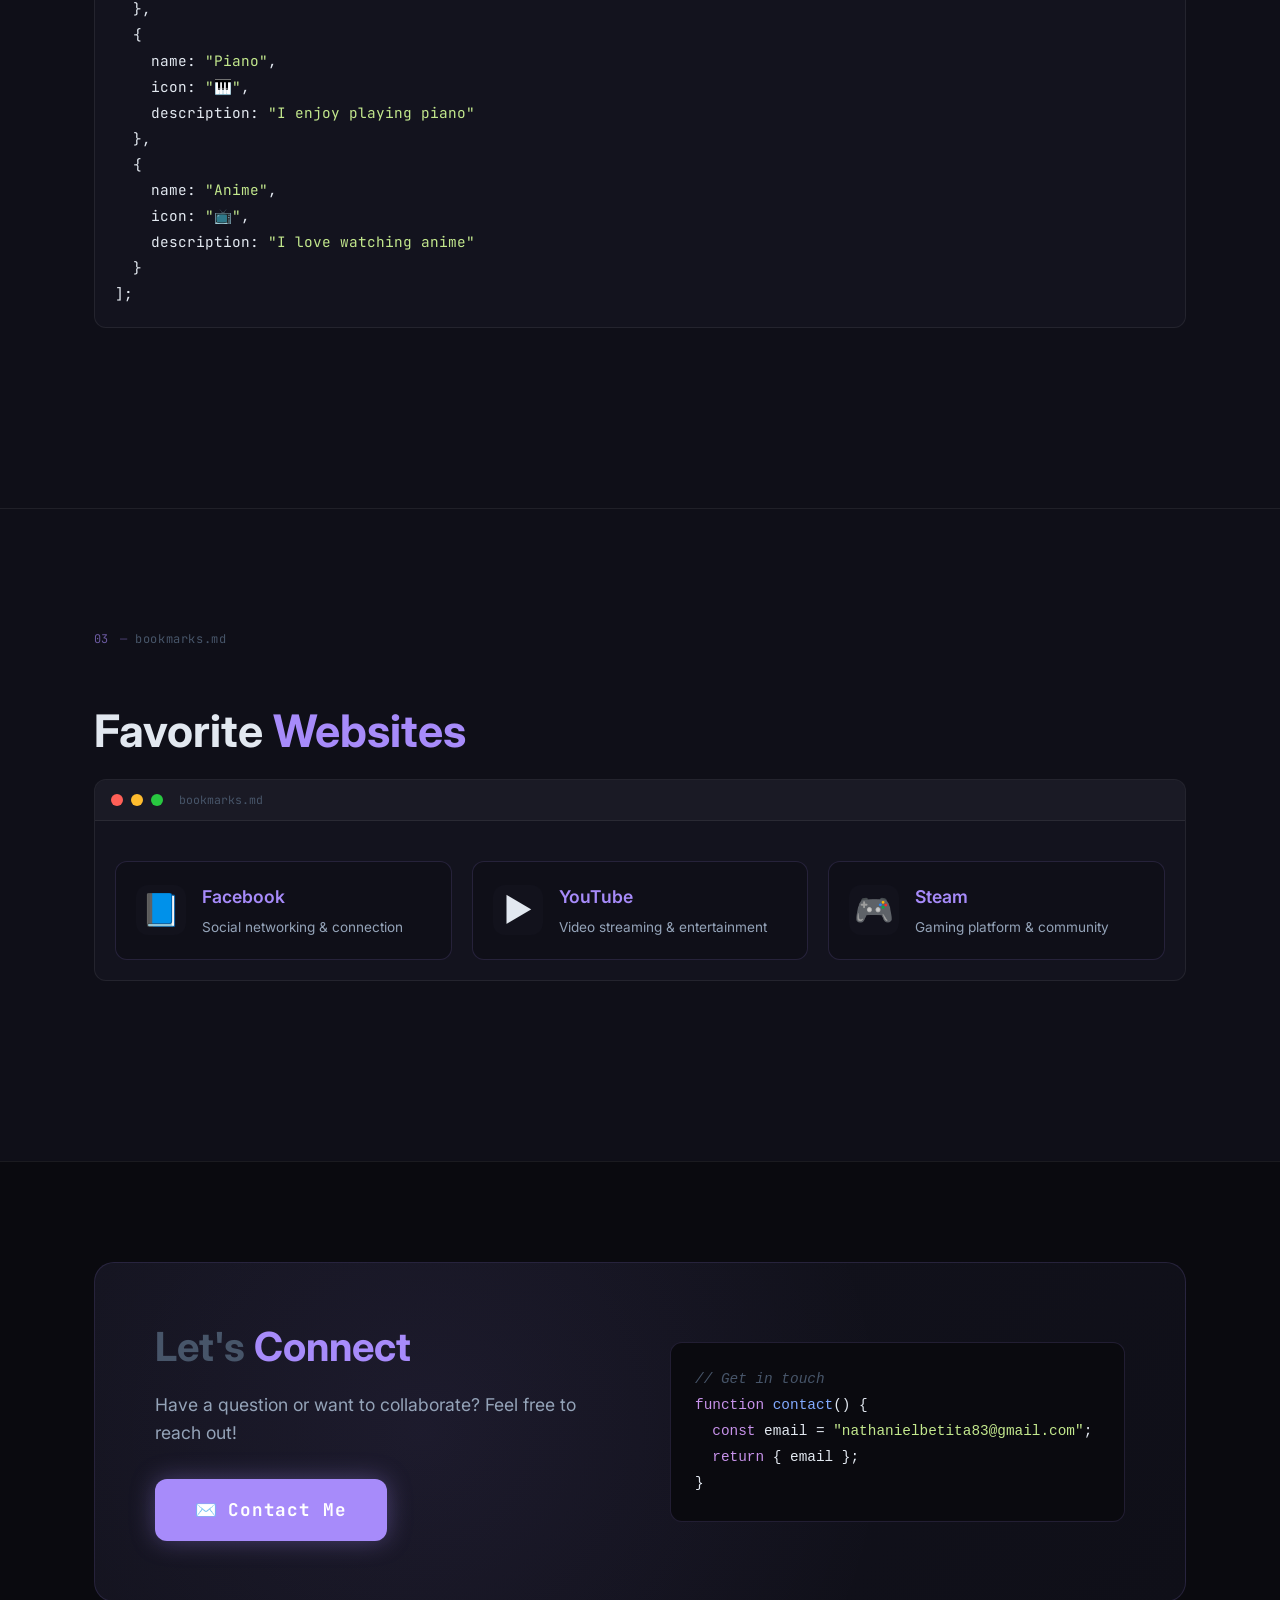
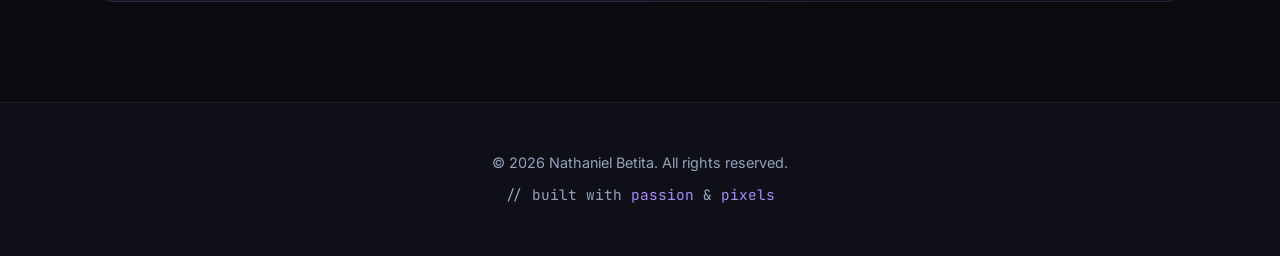
==== commit e0bbb6e9: "Fix about me text separation: wrap t-line text in span to fix flex layout Co-authored-by: fr4pp3r <1" ====
--- a/about.html
+++ b/about.html
@@ -73,11 +73,11 @@
           <div class="terminal-body">
             <p class="t-line">
               <span class="t-prompt">$</span>
-              I am <span class="accent">Nathaniel Betita</span>, a 3rd-year BSCS student at Palawan State University Narra.
+              <span>I am <span class="accent">Nathaniel Betita</span>, a 3rd-year BSCS student at Palawan State University Narra.</span>
             </p>
             <p class="t-line">
               <span class="t-prompt">$</span>
-              I dream to become a <strong>Game Developer</strong>, combining my passion for technology and creativity to build immersive gaming experiences.
+              <span>I dream to become a <strong>Game Developer</strong>, combining my passion for technology and creativity to build immersive gaming experiences.</span>
             </p>
           </div>
         </div>
